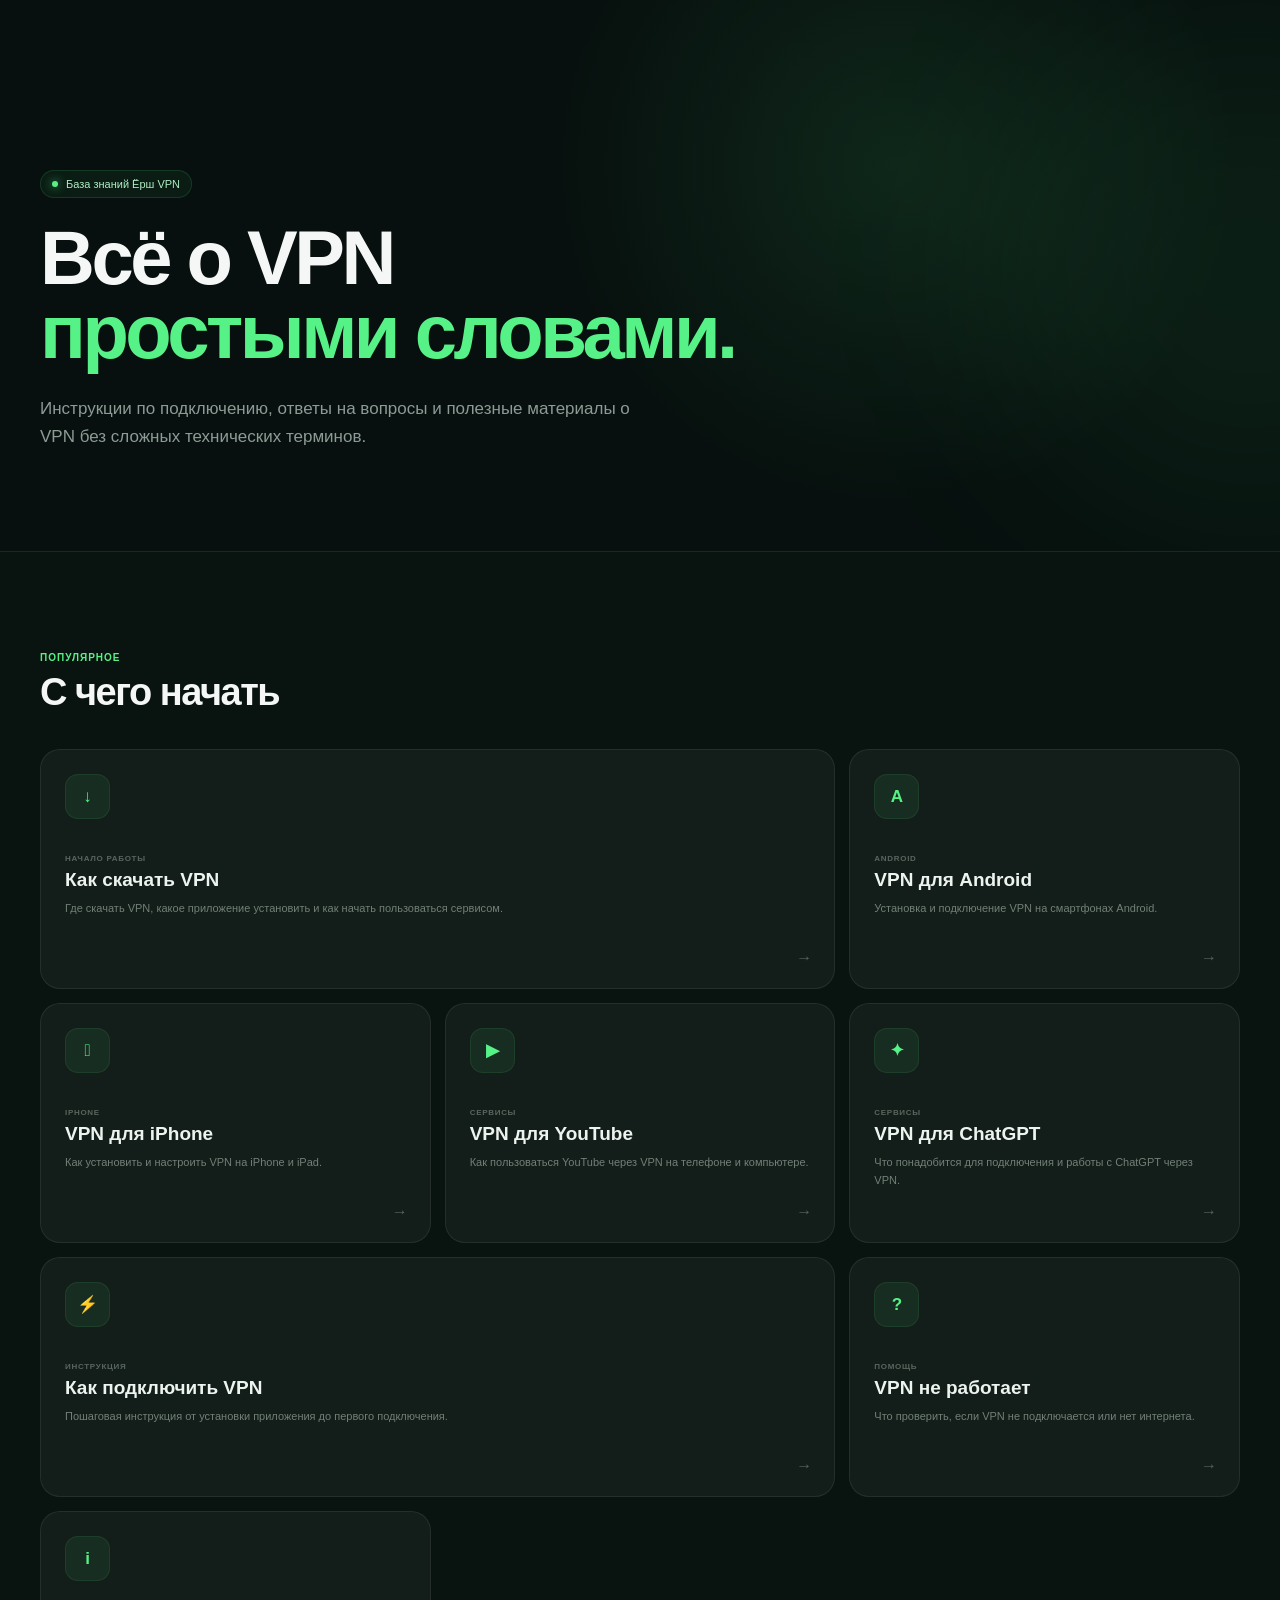
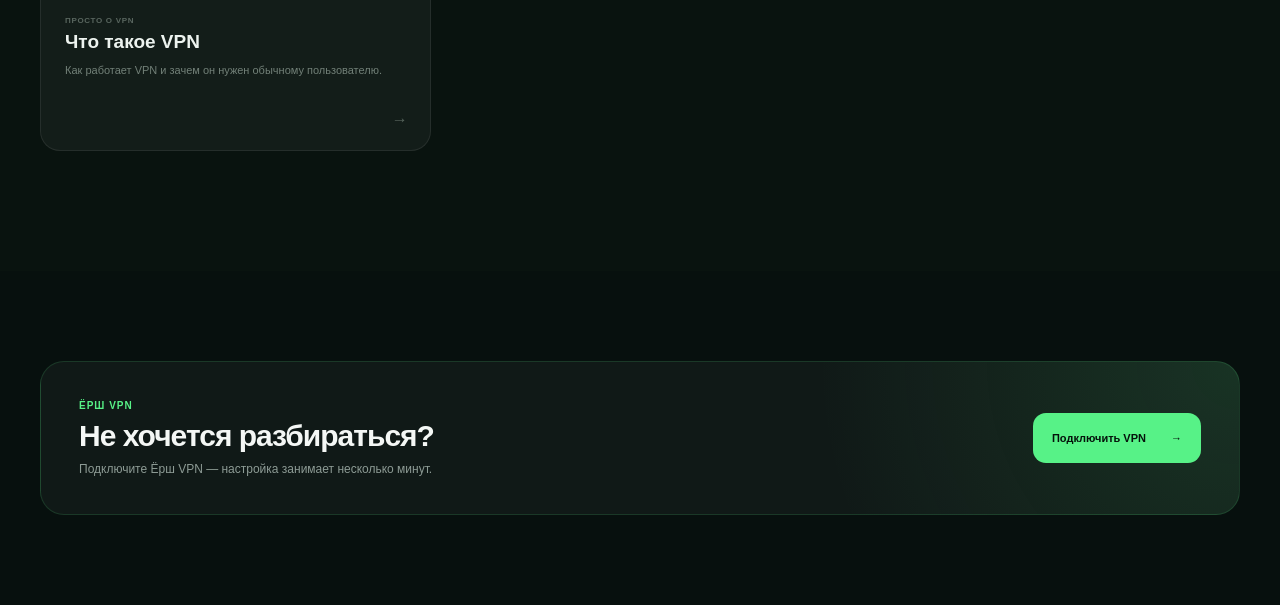
==== Guides/Index.html @ c786e58e "ref" ====
<!DOCTYPE html>
<html lang="ru">
<head>
    <meta charset="UTF-8">
    <meta name="viewport" content="width=device-width, initial-scale=1.0">

    <title>Полезное о VPN — инструкции и ответы | Ёрш VPN</title>

    <meta name="description"
          content="Инструкции по VPN: как скачать, установить и подключить VPN на Android, iPhone и компьютере. Ответы на популярные вопросы от Ёрш VPN.">

    <link rel="canonical" href="https://yorshvpn.ru/guides">

    <link rel="stylesheet" href="/css/landing.css">
    <link rel="stylesheet" href="/css/guides.css">
</head>
<body>

<main class="guides-page">

    <!-- HERO -->
    <section class="guides-hero">
        <div class="landing-container">
            <div class="guides-hero-content">

                <span class="guides-label">
                    <span></span>
                    База знаний Ёрш VPN
                </span>

                <h1>
                    Всё о VPN
                    <span>простыми словами.</span>
                </h1>

                <p>
                    Инструкции по подключению, ответы на вопросы
                    и полезные материалы о VPN без сложных
                    технических терминов.
                </p>

            </div>
        </div>
    </section>


    <!-- ARTICLES -->
    <section class="guides-section">
        <div class="landing-container">

            <div class="guides-section-header">
                <span class="guides-eyebrow">
                    Популярное
                </span>

                <h2>
                    С чего начать
                </h2>
            </div>

            <div class="guides-grid">

                <!-- DOWNLOAD -->
                <a href="/guides/skachat-vpn"
                   class="guide-card guide-card-large">

                    <div class="guide-icon">↓</div>

                    <div class="guide-card-content">
                        <span class="guide-category">
                            Начало работы
                        </span>

                        <h3>Как скачать VPN</h3>

                        <p>
                            Где скачать VPN, какое приложение
                            установить и как начать пользоваться
                            сервисом.
                        </p>
                    </div>

                    <span class="guide-arrow">→</span>
                </a>


                <!-- ANDROID -->
                <a href="/guides/vpn-dlya-android"
                   class="guide-card">

                    <div class="guide-icon">A</div>

                    <div class="guide-card-content">
                        <span class="guide-category">Android</span>

                        <h3>VPN для Android</h3>

                        <p>
                            Установка и подключение VPN
                            на смартфонах Android.
                        </p>
                    </div>

                    <span class="guide-arrow">→</span>
                </a>


                <!-- IPHONE -->
                <a href="/guides/vpn-dlya-iphone"
                   class="guide-card">

                    <div class="guide-icon"></div>

                    <div class="guide-card-content">
                        <span class="guide-category">iPhone</span>

                        <h3>VPN для iPhone</h3>

                        <p>
                            Как установить и настроить VPN
                            на iPhone и iPad.
                        </p>
                    </div>

                    <span class="guide-arrow">→</span>
                </a>


                <!-- YOUTUBE -->
                <a href="/guides/vpn-dlya-youtube"
                   class="guide-card">

                    <div class="guide-icon">▶</div>

                    <div class="guide-card-content">
                        <span class="guide-category">Сервисы</span>

                        <h3>VPN для YouTube</h3>

                        <p>
                            Как пользоваться YouTube
                            через VPN на телефоне и компьютере.
                        </p>
                    </div>

                    <span class="guide-arrow">→</span>
                </a>


                <!-- CHATGPT -->
                <a href="/guides/vpn-dlya-chatgpt"
                   class="guide-card">

                    <div class="guide-icon">✦</div>

                    <div class="guide-card-content">
                        <span class="guide-category">Сервисы</span>

                        <h3>VPN для ChatGPT</h3>

                        <p>
                            Что понадобится для подключения
                            и работы с ChatGPT через VPN.
                        </p>
                    </div>

                    <span class="guide-arrow">→</span>
                </a>


                <!-- CONNECT -->
                <a href="/guides/kak-podklyuchit-vpn"
                   class="guide-card guide-card-large">

                    <div class="guide-icon">⚡</div>

                    <div class="guide-card-content">
                        <span class="guide-category">Инструкция</span>

                        <h3>Как подключить VPN</h3>

                        <p>
                            Пошаговая инструкция от установки
                            приложения до первого подключения.
                        </p>
                    </div>

                    <span class="guide-arrow">→</span>
                </a>


                <!-- PROBLEMS -->
                <a href="/guides/vpn-ne-rabotaet"
                   class="guide-card">

                    <div class="guide-icon">?</div>

                    <div class="guide-card-content">
                        <span class="guide-category">Помощь</span>

                        <h3>VPN не работает</h3>

                        <p>
                            Что проверить, если VPN
                            не подключается или нет интернета.
                        </p>
                    </div>

                    <span class="guide-arrow">→</span>
                </a>


                <!-- WHAT IS VPN -->
                <a href="/guides/chto-takoe-vpn"
                   class="guide-card">

                    <div class="guide-icon">i</div>

                    <div class="guide-card-content">
                        <span class="guide-category">Просто о VPN</span>

                        <h3>Что такое VPN</h3>

                        <p>
                            Как работает VPN и зачем
                            он нужен обычному пользователю.
                        </p>
                    </div>

                    <span class="guide-arrow">→</span>
                </a>

            </div>
        </div>
    </section>


    <!-- CTA -->
    <section class="guides-cta">
        <div class="landing-container">

            <div class="guides-cta-card">

                <div>
                    <span class="guides-eyebrow">
                        Ёрш VPN
                    </span>

                    <h2>Не хочется разбираться?</h2>

                    <p>
                        Подключите Ёрш VPN —
                        настройка занимает несколько минут.
                    </p>
                </div>

                <a href="https://cabinet.yorshvpn.ru/"
                   class="guides-cta-button">

                    Подключить VPN

                    <span>→</span>
                </a>

            </div>
        </div>
    </section>

</main>

</body>
</html>
---- css/landing.css ----
﻿:root {
    --bg: #07100e;
    --bg-soft: #0b1613;
    --card: rgba(255, 255, 255, 0.055);
    --card-hover: rgba(255, 255, 255, 0.085);
    --green: #57f287;
    --green-dark: #31cf69;
    --green-soft: rgba(87, 242, 135, .12);
    --text: #f4f7f5;
    --muted: #8d9b95;
    --border: rgba(255, 255, 255, .09);
    --radius: 24px;
}


/* =========================================================
   BASE
   ========================================================= */

*,
*::before,
*::after {
    box-sizing: border-box;
}

html {
    scroll-behavior: smooth;
}

body {
    margin: 0;
    background: var(--bg);
    color: var(--text);
    font-family: Inter, -apple-system, BlinkMacSystemFont, "Segoe UI", sans-serif;
    -webkit-font-smoothing: antialiased;
    text-rendering: optimizeLegibility;
}

body,
button,
a {
    -webkit-font-smoothing: antialiased;
}

a {
    -webkit-tap-highlight-color: transparent;
}

img {
    max-width: 100%;
    height: auto;
}

.yorsh-page {
    width: 100%;
    overflow-x: hidden;
}

.landing-container {
    width: min(1200px, calc(100% - 40px));
    margin: 0 auto;
}


/* Защита от разъезжающихся grid элементов */

.hero-content,
.hero-visual,
.hero-card,
.advantage-card,
.step,
.pricing-card,
.faq-layout > *,
.footer-content > * {
    min-width: 0;
}


/* =========================================================
   HEADER
   ========================================================= */

.landing-header {
    position: absolute;
    z-index: 100;
    top: 0;
    left: 0;
    width: 100%;
}

.header-inner {
    height: 92px;
    display: flex;
    align-items: center;
    justify-content: space-between;
    gap: 25px;
}


/* BRAND */

.brand {
    display: flex;
    align-items: center;
    gap: 11px;
    flex-shrink: 0;
    color: white;
    text-decoration: none;
}

.brand-logo {
    width: 40px;
    height: 40px;
    display: flex;
    align-items: center;
    justify-content: center;
    flex-shrink: 0;
    border-radius: 12px;
    background: var(--green);
    color: #05120b;
    font-weight: 900;
    font-size: 21px;
}

.brand-name {
    font-size: 20px;
    font-weight: 800;
    letter-spacing: -.5px;
}

    .brand-name span {
        color: var(--green);
    }


/* NAVIGATION */

.landing-nav {
    display: flex;
    align-items: center;
    gap: 34px;
}

    .landing-nav a {
        color: #aeb9b4;
        text-decoration: none;
        font-size: 14px;
        transition: color .2s ease;
    }

        .landing-nav a:hover {
            color: white;
        }


/* HEADER ACTIONS */

.header-actions {
    display: flex;
    align-items: center;
    gap: 10px;
    flex-shrink: 0;
}


/* =========================================================
   BUTTONS
   ========================================================= */

.button {
    border: 0;
    display: inline-flex;
    align-items: center;
    justify-content: center;
    gap: 10px;
    padding: 12px 20px;
    border-radius: 12px;
    font-size: 14px;
    font-weight: 650;
    line-height: 1.2;
    text-align: center;
    text-decoration: none;
    cursor: pointer;
    transition: transform .2s ease, background .2s ease, border-color .2s ease, box-shadow .2s ease;
}

    .button:hover {
        transform: translateY(-2px);
    }

    .button:active {
        transform: translateY(0);
    }


/* PRIMARY */

.button-primary {
    background: var(--green);
    color: #06120b;
}

    .button-primary:hover {
        background: #73f59a;
        color: #06120b;
    }


/* GHOST */

.button-ghost {
    color: white;
    background: rgba(255, 255, 255, .04);
    border: 1px solid var(--border);
}

    .button-ghost:hover {
        background: rgba(255, 255, 255, .08);
        color: white;
    }


/* LARGE */

.button-large {
    padding: 17px 24px;
    border-radius: 14px;
    font-size: 15px;
}


/* =========================================================
   HERO
   ========================================================= */

.hero {
    position: relative;
    min-height: 820px;
    display: flex;
    align-items: center;
    padding: 130px 0 70px;
    overflow: hidden;
    background: radial-gradient( circle at 75% 40%, rgba(44, 213, 111, .10), transparent 35% ), var(--bg);
}

.hero-glow {
    position: absolute;
    border-radius: 50%;
    pointer-events: none;
    filter: blur(100px);
}

.hero-glow-one {
    width: 500px;
    height: 500px;
    top: 60px;
    right: -150px;
    background: rgba(87, 242, 135, .07);
}

.hero-glow-two {
    width: 350px;
    height: 350px;
    bottom: -150px;
    left: -100px;
    background: rgba(87, 242, 135, .04);
}

.hero-grid {
    display: grid;
    grid-template-columns: minmax(0, 1.05fr) minmax(400px, .95fr);
    gap: 80px;
    align-items: center;
}

.hero-content {
    position: relative;
    z-index: 2;
}


/* HERO LABEL */

.hero-label {
    width: fit-content;
    display: flex;
    align-items: center;
    gap: 9px;
    padding: 8px 13px;
    margin-bottom: 25px;
    border: 1px solid rgba(87, 242, 135, .20);
    border-radius: 100px;
    background: rgba(87, 242, 135, .06);
    color: #baf8ce;
    font-size: 13px;
}

.hero-label-dot {
    width: 7px;
    height: 7px;
    flex-shrink: 0;
    border-radius: 50%;
    background: var(--green);
    box-shadow: 0 0 15px rgba(87, 242, 135, 1);
}


/* HERO TITLE */

.hero h1 {
    max-width: 700px;
    margin: 0;
    font-size: clamp(52px, 5.5vw, 78px);
    line-height: .98;
    letter-spacing: -4px;
    font-weight: 800;
}

    .hero h1 span {
        display: block;
        color: var(--green);
    }

.hero-subtitle {
    max-width: 600px;
    margin: 30px 0 0;
    color: var(--muted);
    font-size: 19px;
    line-height: 1.65;
}


/* HERO BUTTONS */

.hero-buttons {
    display: flex;
    align-items: center;
    gap: 12px;
    margin-top: 36px;
}


/* HERO FEATURES */

.hero-platforms {
    display: flex;
    align-items: center;
    gap: 16px;
    margin-top: 35px;
    color: #65736d;
    font-size: 12px;
}

.platform-list {
    display: flex;
    align-items: center;
    gap: 15px;
    color: #9daca6;
}


/* =========================================================
   HERO VISUAL
   ========================================================= */

.hero-visual {
    position: relative;
    display: flex;
    justify-content: center;
}

.hero-card {
    position: relative;
    width: 410px;
    min-height: 520px;
    padding: 27px;
    border: 1px solid rgba(255, 255, 255, .10);
    border-radius: 32px;
    background: linear-gradient( 145deg, rgba(255, 255, 255, .09), rgba(255, 255, 255, .025) );
    box-shadow: 0 60px 120px rgba(0, 0, 0, .40);
    backdrop-filter: blur(25px);
    -webkit-backdrop-filter: blur(25px);
}


/* TOP */

.hero-card-top {
    display: flex;
    align-items: flex-start;
    justify-content: space-between;
    gap: 20px;
}

.card-label {
    display: block;
    margin-bottom: 6px;
    color: var(--muted);
    font-size: 12px;
}

.hero-card h3 {
    margin: 0;
    font-size: 17px;
}


/* CONNECTION STATUS */

.connection-status {
    display: flex;
    align-items: center;
    gap: 7px;
    flex-shrink: 0;
    color: #b8efc8;
    font-size: 11px;
}

    .connection-status span {
        width: 7px;
        height: 7px;
        flex-shrink: 0;
        border-radius: 50%;
        background: var(--green);
    }


/* FISH */

.fish-wrapper {
    position: relative;
    height: 260px;
    display: flex;
    align-items: center;
    justify-content: center;
}

.fish-circle {
    position: relative;
    z-index: 3;
    width: 135px;
    height: 135px;
    display: flex;
    align-items: center;
    justify-content: center;
    border-radius: 50%;
    background: linear-gradient( 145deg, #6bfa96, #29bd5d );
    font-size: 70px;
    box-shadow: 0 0 80px rgba(87, 242, 135, .28);
}

.fish-wave {
    position: absolute;
    border: 1px solid rgba(87, 242, 135, .16);
    border-radius: 50%;
}

.wave-one {
    width: 190px;
    height: 190px;
}

.wave-two {
    width: 240px;
    height: 240px;
}


/* SERVER */

.server-card {
    display: flex;
    align-items: center;
    justify-content: space-between;
    gap: 15px;
    padding: 15px;
    border-radius: 16px;
    background: rgba(255, 255, 255, .045);
    border: 1px solid rgba(255, 255, 255, .06);
}

.server-left {
    display: flex;
    align-items: center;
    gap: 12px;
    min-width: 0;
}

.flag {
    width: 41px;
    height: 41px;
    display: flex;
    align-items: center;
    justify-content: center;
    flex-shrink: 0;
    border-radius: 12px;
    background: rgba(255, 255, 255, .06);
}

.server-card small,
.connect-control small {
    display: block;
    margin-bottom: 4px;
    color: var(--muted);
    font-size: 10px;
}

.server-card strong,
.connect-control strong {
    display: block;
    font-size: 13px;
}

.server-ping {
    flex-shrink: 0;
    color: var(--green);
    font-size: 11px;
}


/* CONNECT */

.connect-control {
    display: flex;
    align-items: center;
    gap: 13px;
    margin-top: 13px;
    padding: 15px;
    border-radius: 16px;
    background: var(--green-soft);
    border: 1px solid rgba(87, 242, 135, .12);
}

.connect-icon {
    width: 41px;
    height: 41px;
    display: flex;
    align-items: center;
    justify-content: center;
    flex-shrink: 0;
    border-radius: 12px;
    background: var(--green);
    color: #04130a;
}


/* FLOATING CARDS */

.floating-card {
    position: absolute;
    z-index: 5;
    display: flex;
    align-items: center;
    gap: 11px;
    padding: 14px 17px;
    border-radius: 16px;
    background: rgba(15, 29, 24, .94);
    border: 1px solid var(--border);
    box-shadow: 0 20px 60px rgba(0, 0, 0, .35);
    backdrop-filter: blur(20px);
    -webkit-backdrop-filter: blur(20px);
}

    .floating-card strong {
        display: block;
        font-size: 12px;
    }

    .floating-card small {
        display: block;
        color: var(--muted);
        font-size: 9px;
    }

.floating-speed {
    top: 95px;
    right: -30px;
}

.floating-price {
    left: -20px;
    bottom: 80px;
}

    .floating-price strong {
        color: var(--green);
        font-size: 20px;
    }

    .floating-price span {
        color: var(--muted);
        font-size: 10px;
    }


/* =========================================================
   TRUST
   ========================================================= */

.trust-strip {
    border-top: 1px solid var(--border);
    border-bottom: 1px solid var(--border);
    background: #09130f;
}

.trust-content {
    min-height: 110px;
    display: flex;
    align-items: center;
    justify-content: space-between;
    gap: 30px;
}

    .trust-content > span {
        color: #69766f;
        font-size: 12px;
    }

.services {
    display: flex;
    align-items: center;
    gap: 38px;
    color: #aab4af;
    font-size: 14px;
    font-weight: 600;
}


/* =========================================================
   GENERAL SECTIONS
   ========================================================= */

.section {
    padding: 120px 0;
}

.section-dark {
    background: var(--bg-soft);
}

.section-head {
    max-width: 680px;
    margin-bottom: 55px;
}

.section-head-center {
    margin-left: auto;
    margin-right: auto;
    text-align: center;
}

.section-badge {
    width: fit-content;
    padding: 7px 12px;
    margin-bottom: 17px;
    border-radius: 100px;
    color: var(--green);
    background: var(--green-soft);
    font-size: 12px;
    font-weight: 600;
}

.section-head-center .section-badge {
    margin-left: auto;
    margin-right: auto;
}

.section-head h2 {
    margin: 0;
    font-size: clamp(38px, 4vw, 58px);
    line-height: 1.05;
    letter-spacing: -2.5px;
}

    .section-head h2 span {
        color: var(--green);
    }

.section-head p {
    max-width: 550px;
    margin-top: 20px;
    color: var(--muted);
    font-size: 16px;
    line-height: 1.65;
}


/* =========================================================
   ADVANTAGES
   ========================================================= */

.advantages-grid {
    display: grid;
    grid-template-columns: repeat(3, 1fr);
    gap: 15px;
}

.advantage-card {
    position: relative;
    min-height: 280px;
    padding: 30px;
    border: 1px solid var(--border);
    border-radius: var(--radius);
    background: var(--card);
    transition: transform .25s ease, background .25s ease, border-color .25s ease;
}

    .advantage-card:hover {
        transform: translateY(-4px);
        background: var(--card-hover);
        border-color: rgba(87, 242, 135, .20);
    }

.advantage-large {
    grid-column: span 2;
}

.advantage-icon {
    width: 48px;
    height: 48px;
    display: flex;
    align-items: center;
    justify-content: center;
    margin-bottom: 38px;
    border-radius: 14px;
    background: var(--green-soft);
    color: var(--green);
    font-size: 20px;
}

.advantage-card h3 {
    margin: 0 0 12px;
    font-size: 21px;
}

.advantage-card p {
    max-width: 470px;
    color: var(--muted);
    line-height: 1.65;
    font-size: 14px;
}

.text-link {
    display: inline-block;
    margin-top: 10px;
    color: var(--green);
    text-decoration: none;
    font-size: 13px;
}


/* SPEED DECORATION */

.speed-decoration {
    position: absolute;
    right: 35px;
    bottom: 35px;
    height: 80px;
    display: flex;
    align-items: flex-end;
    gap: 7px;
}

    .speed-decoration span {
        width: 10px;
        border-radius: 20px;
        background: var(--green);
        opacity: .45;
    }

        .speed-decoration span:nth-child(1) {
            height: 20px;
        }

        .speed-decoration span:nth-child(2) {
            height: 35px;
        }

        .speed-decoration span:nth-child(3) {
            height: 53px;
        }

        .speed-decoration span:nth-child(4) {
            height: 70px;
        }

        .speed-decoration span:nth-child(5) {
            height: 80px;
        }


/* =========================================================
   STEPS
   ========================================================= */

.steps {
    display: grid;
    grid-template-columns: 1fr 40px 1fr 40px 1fr;
    align-items: center;
    gap: 20px;
    margin-top: 70px;
}

.step {
    position: relative;
    min-height: 290px;
    padding: 29px;
    border-radius: var(--radius);
    border: 1px solid var(--border);
    background: rgba(255, 255, 255, .035);
}

.step-number {
    color: #56645d;
    font-size: 11px;
    font-weight: 700;
}

.step-icon {
    width: 55px;
    height: 55px;
    display: flex;
    align-items: center;
    justify-content: center;
    margin: 40px 0 27px;
    border-radius: 17px;
    background: var(--green);
    color: #06130b;
    font-size: 20px;
}

.step h3 {
    margin: 0 0 10px;
    font-size: 20px;
}

.step p {
    margin-bottom: 0;
    color: var(--muted);
    font-size: 13px;
    line-height: 1.6;
}

.step-arrow {
    text-align: center;
    color: #35423c;
    font-size: 25px;
}


/* =========================================================
   PRICING
   ========================================================= */

.pricing-wrapper {
    display: flex;
    justify-content: center;
}

.pricing-card {
    width: min(490px, 100%);
    padding: 35px;
    border: 1px solid rgba(87, 242, 135, .24);
    border-radius: 30px;
    background: radial-gradient( circle at 100% 0, rgba(87, 242, 135, .13), transparent 35% ), var(--card);
    box-shadow: 0 35px 100px rgba(0, 0, 0, .25);
}

.pricing-top {
    display: flex;
    justify-content: space-between;
    gap: 20px;
}

.pricing-name {
    font-size: 20px;
    font-weight: 700;
}

.pricing-top p {
    margin: 6px 0 0;
    color: var(--muted);
    font-size: 12px;
}

.popular-label {
    height: fit-content;
    flex-shrink: 0;
    padding: 7px 10px;
    border-radius: 100px;
    background: var(--green);
    color: #06130b;
    font-size: 10px;
    font-weight: 700;
}


/* PRICE */

.price {
    display: flex;
    align-items: center;
    gap: 8px;
    margin: 40px 0;
}

    .price > strong {
        font-size: 72px;
        line-height: .9;
        letter-spacing: -4px;
    }

    .price div {
        display: flex;
        flex-direction: column;
    }

    .price span {
        font-size: 20px;
    }

    .price small {
        color: var(--muted);
    }


/* PRICING FEATURES */

.pricing-features {
    display: grid;
    gap: 15px;
    padding: 25px 0;
    border-top: 1px solid var(--border);
    border-bottom: 1px solid var(--border);
    color: #bec8c2;
    font-size: 13px;
}

    .pricing-features span {
        margin-right: 9px;
        color: var(--green);
    }

.pricing-button {
    width: 100%;
    margin-top: 25px;
}


/* =========================================================
   FAQ
   ========================================================= */

.faq-layout {
    display: grid;
    grid-template-columns: .75fr 1.25fr;
    gap: 90px;
}

.faq-title {
    margin: 0;
}

.faq-list details {
    padding: 22px 0;
    border-bottom: 1px solid var(--border);
}

.faq-list summary {
    display: flex;
    align-items: center;
    justify-content: space-between;
    gap: 20px;
    list-style: none;
    cursor: pointer;
    font-size: 16px;
    font-weight: 600;
    line-height: 1.4;
}

    .faq-list summary::-webkit-details-marker {
        display: none;
    }

    .faq-list summary span {
        flex-shrink: 0;
        color: var(--green);
        font-size: 23px;
    }

.faq-list details p {
    max-width: 650px;
    margin: 16px 0 0;
    color: var(--muted);
    font-size: 13px;
    line-height: 1.7;
}


/* =========================================================
   FINAL CTA
   ========================================================= */

.final-cta {
    position: relative;
    padding: 130px 0;
    overflow: hidden;
    text-align: center;
    background: var(--green);
    color: #05130a;
}

.final-cta-content {
    position: relative;
    z-index: 2;
}

.final-fish {
    margin-bottom: 25px;
    font-size: 65px;
}

.final-cta h2 {
    max-width: 750px;
    margin: auto;
    font-size: clamp(45px, 5vw, 70px);
    line-height: 1;
    letter-spacing: -3px;
}

    .final-cta h2 span {
        display: block;
    }

.final-cta p {
    max-width: 520px;
    margin: 25px auto 30px;
    color: rgba(5, 19, 10, .65);
    line-height: 1.6;
}

.button-light {
    background: #06130b;
    color: white;
}

    .button-light:hover {
        color: white;
        background: #0c2416;
    }


/* =========================================================
   FOOTER
   ========================================================= */

.landing-footer {
    padding: 70px 0 30px;
    background: #050b08;
}

.footer-content {
    display: flex;
    align-items: flex-start;
    justify-content: space-between;
    gap: 50px;
}

    .footer-content p {
        margin-top: 17px;
        color: var(--muted);
        font-size: 12px;
    }

.footer-links {
    display: flex;
    gap: 30px;
}

    .footer-links a {
        color: var(--muted);
        text-decoration: none;
        font-size: 12px;
    }

        .footer-links a:hover {
            color: white;
        }

.copyright {
    margin-top: 60px;
    padding-top: 25px;
    border-top: 1px solid var(--border);
    color: #49534f;
    font-size: 11px;
}


/* =========================================================
   RESPONSIVE — SMALL DESKTOP
   <= 1100px
   ========================================================= */

@media (max-width: 1100px) {

    .landing-container {
        width: min(100% - 48px, 1200px);
    }


    /* HEADER */

    .landing-nav {
        gap: 22px;
    }

        .landing-nav a {
            font-size: 13px;
        }


    /* HERO */

    .hero-grid {
        grid-template-columns: minmax(0, 1fr) minmax(350px, .85fr);
        gap: 50px;
    }

    .hero h1 {
        font-size: clamp(50px, 6vw, 70px);
    }

    .hero-subtitle {
        font-size: 18px;
    }

    .hero-card {
        width: 370px;
    }

    .floating-speed {
        right: -10px;
    }

    .floating-price {
        left: -10px;
    }


    /* ADVANTAGES */

    .advantages-grid {
        grid-template-columns: repeat(2, 1fr);
    }

    .advantage-large {
        grid-column: span 1;
    }


    /* STEPS */

    .steps {
        grid-template-columns: 1fr 25px 1fr 25px 1fr;
        gap: 12px;
    }

    .step {
        padding: 24px;
    }


    /* FAQ */

    .faq-layout {
        grid-template-columns: .85fr 1.15fr;
        gap: 55px;
    }
}


/* =========================================================
   TABLET
   <= 950px
   ========================================================= */

@media (max-width: 950px) {

    /* HEADER */

    .header-inner {
        height: 82px;
    }

    .landing-nav {
        display: none;
    }


    /* HERO */

    .hero {
        min-height: auto;
        padding: 135px 0 80px;
    }

    .hero-grid {
        grid-template-columns: 1fr;
        gap: 60px;
    }

    .hero-content {
        text-align: center;
    }

    .hero-label {
        margin-left: auto;
        margin-right: auto;
    }

    .hero h1 {
        max-width: 760px;
        margin-left: auto;
        margin-right: auto;
        font-size: clamp(52px, 8vw, 72px);
    }

    .hero-subtitle {
        max-width: 630px;
        margin-left: auto;
        margin-right: auto;
    }

    .hero-buttons {
        justify-content: center;
    }

    .hero-platforms {
        justify-content: center;
    }

    .hero-visual {
        margin-top: 5px;
    }

    .hero-card {
        width: min(410px, 100%);
    }


    /* TRUST */

    .trust-content {
        min-height: auto;
        padding: 35px 0;
        flex-direction: column;
        justify-content: center;
        gap: 22px;
        text-align: center;
    }

    .services {
        flex-wrap: wrap;
        justify-content: center;
        gap: 18px 30px;
    }


    /* SECTIONS */

    .section {
        padding: 100px 0;
    }

    .section-head {
        margin-bottom: 45px;
    }


    /* ADVANTAGES */

    .advantages-grid {
        grid-template-columns: repeat(2, 1fr);
    }

    .advantage-large {
        grid-column: span 2;
    }


    /* STEPS */

    .steps {
        grid-template-columns: 1fr;
        gap: 15px;
        margin-top: 50px;
    }

    .step {
        min-height: auto;
    }

    .step-arrow {
        height: 25px;
        display: flex;
        align-items: center;
        justify-content: center;
        transform: rotate(90deg);
    }


    /* FAQ */

    .faq-layout {
        grid-template-columns: 1fr;
        gap: 35px;
    }

    .faq-title {
        max-width: 650px;
    }
}


/* =========================================================
   TABLET / LARGE PHONE
   <= 768px
   ========================================================= */

@media (max-width: 768px) {

    .landing-container {
        width: min(100% - 32px, 1200px);
    }


    /* HEADER */

    .header-inner {
        height: 76px;
    }

    .brand-logo {
        width: 37px;
        height: 37px;
        border-radius: 11px;
        font-size: 19px;
    }

    .brand-name {
        font-size: 18px;
    }

    .header-actions {
        gap: 7px;
    }

        .header-actions .button {
            padding: 10px 14px;
            font-size: 12px;
        }


    /* HERO */

    .hero {
        padding: 120px 0 70px;
    }

    .hero-grid {
        gap: 45px;
    }

    .hero h1 {
        font-size: clamp(45px, 10vw, 62px);
        line-height: .98;
        letter-spacing: -3px;
    }

    .hero-subtitle {
        margin-top: 24px;
        font-size: 17px;
    }

    .hero-buttons {
        margin-top: 30px;
    }

    .hero-platforms {
        margin-top: 27px;
        flex-direction: column;
        gap: 12px;
    }

    .platform-list {
        flex-wrap: wrap;
        justify-content: center;
        gap: 10px 15px;
    }


    /* HERO CARD */

    .hero-card {
        width: min(390px, 100%);
        min-height: 480px;
        padding: 24px;
        border-radius: 26px;
    }

    .fish-wrapper {
        height: 235px;
    }

    .fish-circle {
        width: 125px;
        height: 125px;
        font-size: 64px;
    }

    .wave-one {
        width: 175px;
        height: 175px;
    }

    .wave-two {
        width: 220px;
        height: 220px;
    }

    .floating-speed {
        right: 0;
    }

    .floating-price {
        left: 0;
    }


    /* SECTION */

    .section-head h2 {
        font-size: clamp(36px, 7vw, 48px);
        letter-spacing: -2px;
    }

    .section-head p {
        font-size: 15px;
    }


    /* ADVANTAGES */

    .advantage-card {
        min-height: 260px;
        padding: 26px;
    }

    .advantage-icon {
        margin-bottom: 30px;
    }


    /* CTA */

    .final-cta {
        padding: 100px 0;
    }

        .final-cta h2 {
            font-size: clamp(42px, 8vw, 58px);
        }


    /* FOOTER */

    .landing-footer {
        padding-top: 60px;
    }

    .footer-content {
        flex-direction: column;
        gap: 35px;
    }

    .footer-links {
        flex-wrap: wrap;
        gap: 18px 25px;
    }

    .copyright {
        margin-top: 45px;
    }
}


/* =========================================================
   MOBILE
   <= 650px
   ========================================================= */

@media (max-width: 650px) {

    .landing-container {
        width: min(100% - 28px, 1200px);
    }


    /* HEADER */

    .header-inner {
        height: 70px;
        gap: 12px;
    }

    .brand {
        gap: 8px;
    }

    .brand-logo {
        width: 35px;
        height: 35px;
        font-size: 18px;
    }

    .brand-name {
        font-size: 17px;
    }

    .header-actions .button-ghost {
        display: none;
    }

    .header-actions .button-primary {
        padding: 10px 13px;
        border-radius: 10px;
        font-size: 11px;
    }


    /* HERO */

    .hero {
        padding: 105px 0 60px;
        background: radial-gradient( circle at 50% 32%, rgba(44, 213, 111, .10), transparent 40% ), var(--bg);
    }

    .hero-grid {
        gap: 40px;
    }

    .hero-label {
        padding: 7px 11px;
        margin-bottom: 20px;
        font-size: 11px;
    }

    .hero-label-dot {
        width: 6px;
        height: 6px;
    }

    .hero h1 {
        max-width: 100%;
        font-size: clamp(39px, 12vw, 50px);
        line-height: .98;
        letter-spacing: -2.3px;
    }

    .hero-subtitle {
        margin-top: 20px;
        font-size: 15px;
        line-height: 1.6;
    }

    .hero-buttons {
        flex-direction: column;
        gap: 10px;
        margin-top: 27px;
    }

        .hero-buttons .button {
            width: 100%;
            min-height: 52px;
        }

    .button-large {
        padding: 14px 18px;
        border-radius: 13px;
        font-size: 14px;
    }


    /* HERO INFO */

    .hero-platforms {
        margin-top: 24px;
        font-size: 11px;
    }

    .platform-list {
        width: 100%;
        gap: 8px 14px;
        font-size: 11px;
    }


    /* HERO VISUAL */

    .hero-visual {
        width: 100%;
        margin-top: 0;
    }

    .hero-card {
        width: 100%;
        min-height: auto;
        padding: 21px;
        border-radius: 22px;
    }

    .hero-card-top {
        gap: 10px;
    }

    .card-label {
        font-size: 10px;
    }

    .hero-card h3 {
        font-size: 15px;
    }

    .connection-status {
        font-size: 9px;
    }

        .connection-status span {
            width: 6px;
            height: 6px;
        }

    .fish-wrapper {
        height: 205px;
    }

    .fish-circle {
        width: 110px;
        height: 110px;
        font-size: 56px;
    }

    .wave-one {
        width: 150px;
        height: 150px;
    }

    .wave-two {
        width: 190px;
        height: 190px;
    }

    .server-card,
    .connect-control {
        padding: 13px;
        border-radius: 14px;
    }

    .flag,
    .connect-icon {
        width: 37px;
        height: 37px;
        border-radius: 10px;
    }

    .server-card strong,
    .connect-control strong {
        font-size: 11px;
    }

    .server-card small,
    .connect-control small {
        font-size: 9px;
    }

    .floating-card {
        display: none;
    }


    /* TRUST */

    .trust-content {
        padding: 28px 0;
        gap: 20px;
    }

        .trust-content > span {
            font-size: 11px;
        }

    .services {
        gap: 14px 20px;
        font-size: 12px;
    }


    /* GENERAL SECTIONS */

    .section {
        padding: 75px 0;
    }

    .section-head {
        margin-bottom: 35px;
    }

    .section-badge {
        padding: 6px 10px;
        margin-bottom: 14px;
        font-size: 10px;
    }

    .section-head h2 {
        font-size: clamp(34px, 10vw, 42px);
        line-height: 1.05;
        letter-spacing: -1.8px;
    }

    .section-head p {
        margin-top: 16px;
        font-size: 14px;
        line-height: 1.6;
    }


    /* ADVANTAGES */

    .advantages-grid {
        grid-template-columns: 1fr;
        gap: 12px;
    }

    .advantage-large {
        grid-column: auto;
    }

    .advantage-card {
        min-height: auto;
        padding: 23px;
        border-radius: 20px;
    }

    .advantage-icon {
        width: 44px;
        height: 44px;
        margin-bottom: 25px;
        border-radius: 12px;
        font-size: 18px;
    }

    .advantage-card h3 {
        margin-bottom: 9px;
        font-size: 18px;
    }

    .advantage-card p {
        margin-bottom: 0;
        font-size: 13px;
        line-height: 1.6;
    }

    .text-link {
        margin-top: 12px;
        font-size: 12px;
    }

    .speed-decoration {
        display: none;
    }


    /* STEPS */

    .steps {
        margin-top: 40px;
        gap: 10px;
    }

    .step {
        min-height: auto;
        padding: 23px;
        border-radius: 20px;
    }

    .step-number {
        font-size: 10px;
    }

    .step-icon {
        width: 48px;
        height: 48px;
        margin: 27px 0 20px;
        border-radius: 14px;
        font-size: 18px;
    }

    .step h3 {
        font-size: 18px;
    }

    .step p {
        margin-bottom: 0;
        font-size: 12px;
        line-height: 1.6;
    }

    .step-arrow {
        height: 24px;
        font-size: 20px;
    }


    /* PRICING */

    .pricing-card {
        padding: 25px 21px;
        border-radius: 23px;
    }

    .pricing-top {
        gap: 12px;
    }

    .pricing-name {
        font-size: 18px;
    }

    .pricing-top p {
        font-size: 11px;
    }

    .popular-label {
        padding: 6px 8px;
        font-size: 8px;
    }

    .price {
        margin: 32px 0;
    }

        .price > strong {
            font-size: 60px;
            letter-spacing: -3px;
        }

        .price span {
            font-size: 18px;
        }

        .price small {
            font-size: 11px;
        }

    .pricing-features {
        gap: 13px;
        padding: 21px 0;
        font-size: 12px;
    }

    .pricing-button {
        margin-top: 20px;
    }


    /* FAQ */

    .faq-layout {
        gap: 18px;
    }

    .faq-list details {
        padding: 18px 0;
    }

    .faq-list summary {
        gap: 15px;
        font-size: 14px;
        line-height: 1.4;
    }

        .faq-list summary span {
            font-size: 20px;
        }

    .faq-list details p {
        padding-right: 20px;
        margin-top: 13px;
        font-size: 12px;
        line-height: 1.65;
    }


    /* FINAL CTA */

    .final-cta {
        padding: 75px 0;
    }

    .final-fish {
        margin-bottom: 18px;
        font-size: 52px;
    }

    .final-cta h2 {
        font-size: clamp(36px, 10vw, 46px);
        line-height: 1.02;
        letter-spacing: -2px;
    }

    .final-cta p {
        margin: 20px auto 25px;
        font-size: 14px;
        line-height: 1.55;
    }

    .final-cta .button {
        width: 100%;
    }


    /* FOOTER */

    .landing-footer {
        padding: 50px 0 25px;
    }

    .footer-content {
        gap: 30px;
    }

        .footer-content p {
            margin-top: 13px;
        }

    .footer-links {
        width: 100%;
        flex-direction: column;
        gap: 13px;
    }

    .copyright {
        margin-top: 35px;
        padding-top: 20px;
    }
}


/* =========================================================
   SMALL MOBILE
   <= 390px
   ========================================================= */

@media (max-width: 390px) {

    .landing-container {
        width: calc(100% - 20px);
    }


    /* HEADER */

    .brand-logo {
        width: 33px;
        height: 33px;
        font-size: 17px;
    }

    .brand-name {
        font-size: 16px;
    }

    .header-actions .button-primary {
        padding: 9px 11px;
        font-size: 10px;
    }


    /* HERO */

    .hero {
        padding-top: 95px;
    }

    .hero-label {
        font-size: 10px;
    }

    .hero h1 {
        font-size: clamp(36px, 12vw, 43px);
        letter-spacing: -2px;
    }

    .hero-subtitle {
        font-size: 14px;
    }

    .button-large {
        min-height: 50px;
        font-size: 13px;
    }


    /* HERO CARD */

    .hero-card {
        padding: 17px;
        border-radius: 19px;
    }

        .hero-card h3 {
            font-size: 14px;
        }

    .fish-wrapper {
        height: 185px;
    }

    .fish-circle {
        width: 96px;
        height: 96px;
        font-size: 49px;
    }

    .wave-one {
        width: 135px;
        height: 135px;
    }

    .wave-two {
        width: 170px;
        height: 170px;
    }

    .server-left {
        gap: 9px;
    }

    .flag,
    .connect-icon {
        width: 34px;
        height: 34px;
    }


    /* SERVICES */

    .services {
        gap: 12px 15px;
        font-size: 11px;
    }


    /* SECTIONS */

    .section {
        padding: 65px 0;
    }

    .section-head h2 {
        font-size: clamp(31px, 10vw, 37px);
        letter-spacing: -1.5px;
    }


    /* CARDS */

    .advantage-card,
    .step {
        padding: 20px;
    }


    /* PRICING */

    .pricing-card {
        padding: 23px 18px;
    }

    .pricing-top {
        flex-direction: column;
    }

    .popular-label {
        width: fit-content;
    }

    .price > strong {
        font-size: 54px;
    }


    /* FAQ */

    .faq-list summary {
        font-size: 13px;
    }


    /* CTA */

    .final-cta {
        padding: 65px 0;
    }

        .final-cta h2 {
            font-size: clamp(32px, 10vw, 39px);
        }
}


/* =========================================================
   VERY SMALL MOBILE
   <= 340px
   ========================================================= */

@media (max-width: 340px) {

    .landing-container {
        width: calc(100% - 16px);
    }

    .brand-name {
        font-size: 15px;
    }

    .header-actions .button-primary {
        padding: 8px 9px;
        font-size: 9px;
    }

    .hero h1 {
        font-size: 34px;
    }

    .hero-subtitle {
        font-size: 13px;
    }

    .hero-card {
        padding: 15px;
    }

    .connection-status {
        font-size: 8px;
    }

    .server-card strong,
    .connect-control strong {
        font-size: 10px;
    }

    .section-head h2 {
        font-size: 30px;
    }
}


/* =========================================================
   TOUCH DEVICES
   ========================================================= */

@media (hover: none) {

    .button:hover {
        transform: none;
    }

    .advantage-card:hover {
        transform: none;
        background: var(--card);
        border-color: var(--border);
    }

    .button:active {
        transform: scale(.98);
    }
}


/* =========================================================
   REDUCED MOTION
   ========================================================= */

@media (prefers-reduced-motion: reduce) {

    html {
        scroll-behavior: auto;
    }

    *,
    *::before,
    *::after {
        animation-duration: .01ms !important;
        animation-iteration-count: 1 !important;
        transition-duration: .01ms !important;
    }
}

/* =========================================================
   LANDING MOBILE MENU BUTTON
   ========================================================= */

.landing-mobile-menu-button {
    width: 42px;
    height: 42px;
    display: none;
    flex-direction: column;
    align-items: center;
    justify-content: center;
    gap: 5px;
    flex-shrink: 0;
    padding: 0;
    border: 1px solid rgba(255, 255, 255, .09);
    border-radius: 11px;
    background: rgba(255, 255, 255, .04);
    cursor: pointer;
    transition: background .2s ease, border-color .2s ease;
}


    .landing-mobile-menu-button:hover {
        background: rgba(255, 255, 255, .07);
        border-color: rgba(255, 255, 255, .14);
    }


    .landing-mobile-menu-button span {
        width: 17px;
        height: 2px;
        display: block;
        border-radius: 10px;
        background: #d7e0da;
        transition: transform .25s ease, opacity .2s ease;
    }


    /* =========================================================
   OPEN BUTTON
   ========================================================= */

    .landing-mobile-menu-button.active
    span:nth-child(1) {
        transform: translateY(7px) rotate(45deg);
    }


    .landing-mobile-menu-button.active
    span:nth-child(2) {
        opacity: 0;
    }


    .landing-mobile-menu-button.active
    span:nth-child(3) {
        transform: translateY(-7px) rotate(-45deg);
    }


/* =========================================================
   MOBILE MENU
   ========================================================= */

.landing-mobile-menu {
    position: absolute;
    z-index: 99;
    top: 100%;
    left: 0;
    width: 100%;
    opacity: 0;
    visibility: hidden;
    pointer-events: none;
    transform: translateY(-8px);
    border-top: 1px solid rgba(255, 255, 255, .06);
    border-bottom: 1px solid rgba(255, 255, 255, .08);
    background: rgba(7, 16, 14, .97);
    box-shadow: 0 30px 60px rgba(0, 0, 0, .35);
    backdrop-filter: blur(25px);
    -webkit-backdrop-filter: blur(25px);
    transition: opacity .2s ease, visibility .2s ease, transform .2s ease;
}


    .landing-mobile-menu.open {
        opacity: 1;
        visibility: visible;
        pointer-events: auto;
        transform: translateY(0);
    }


/* =========================================================
   MOBILE MENU INNER
   ========================================================= */

.landing-mobile-menu-inner {
    padding-top: 12px;
    padding-bottom: 18px;
}


/* =========================================================
   MOBILE NAV
   ========================================================= */

.landing-mobile-nav {
    display: flex;
    flex-direction: column;
    gap: 3px;
}


    .landing-mobile-nav a {
        min-height: 51px;
        display: flex;
        align-items: center;
        justify-content: space-between;
        gap: 20px;
        padding: 0 14px;
        border: 1px solid transparent;
        border-radius: 12px;
        color: #a8b4ad;
        font-size: 13px;
        font-weight: 550;
        text-decoration: none;
        transition: color .2s ease, background .2s ease, border-color .2s ease;
    }


        .landing-mobile-nav a:hover {
            color: #f4f7f5;
            background: rgba(255, 255, 255, .035);
            border-color: rgba(255, 255, 255, .05);
        }


        .landing-mobile-nav a span:last-child {
            flex-shrink: 0;
            color: #4e5c54;
            font-size: 14px;
        }


/* =========================================================
   MOBILE ACCOUNT
   ========================================================= */

.landing-mobile-account {
    margin-top: 11px;
    padding-top: 14px;
    border-top: 1px solid rgba(255, 255, 255, .07);
}


.landing-mobile-account-button {
    width: 100%;
    min-height: 51px;
    display: flex;
    align-items: center;
    justify-content: space-between;
    gap: 20px;
    padding: 0 16px;
    border-radius: 12px;
    background: #57f287;
    color: #05120b;
    font-size: 13px;
    font-weight: 750;
    text-decoration: none;
    transition: background .2s ease;
}


    .landing-mobile-account-button:hover {
        color: #05120b;
        background: #73f59a;
    }


/* =========================================================
   <= 950px
   ========================================================= */

@media (max-width: 950px) {

    .landing-nav {
        display: none;
    }


    /*
     * Desktop-кнопку убираем.
     * Она теперь находится внутри mobile menu.
     */

    .header-actions {
        display: none;
    }


    .landing-mobile-menu-button {
        display: flex;
    }
}


/* =========================================================
   MOBILE
   ========================================================= */

@media (max-width: 650px) {

    .landing-mobile-menu-button {
        width: 39px;
        height: 39px;
        border-radius: 10px;
    }


        .landing-mobile-menu-button span {
            width: 16px;
        }


    .landing-mobile-menu-inner {
        padding-top: 9px;
        padding-bottom: 14px;
    }


    .landing-mobile-nav a {
        min-height: 48px;
        padding: 0 12px;
        font-size: 12px;
    }


    .landing-mobile-account-button {
        min-height: 49px;
        font-size: 12px;
    }
}


/* =========================================================
   SMALL MOBILE
   ========================================================= */

@media (max-width: 390px) {

    .landing-mobile-menu-button {
        width: 37px;
        height: 37px;
    }


    .landing-mobile-nav a {
        min-height: 46px;
    }
}


/* =========================================================
   TOUCH
   ========================================================= */

@media (hover: none) {

    .landing-mobile-nav a:hover {
        color: #a8b4ad;
        background: transparent;
        border-color: transparent;
    }


    .landing-mobile-account-button:hover {
        background: #57f287;
    }
}
---- css/guides.css ----
﻿:root {
    --guide-bg: #07100e;
    --guide-card: rgba(255, 255, 255, .045);
    --guide-green: #57f287;
    --guide-green-hover: #73f59a;
    --guide-text: #f4f7f5;
    --guide-muted: #8d9b95;
    --guide-border: rgba(255, 255, 255, .08);
}


/* =========================================================
   PAGE
   ========================================================= */

.guides-page {
    min-height: 100vh;
    background: var(--guide-bg);
    color: var(--guide-text);
}


/* =========================================================
   HERO
   ========================================================= */

.guides-hero {
    position: relative;
    overflow: hidden;
    padding: 170px 0 100px;
    background: radial-gradient( circle at 70% 30%, rgba(87, 242, 135, .10), transparent 35% );
}


    .guides-hero::after {
        content: "";
        position: absolute;
        width: 500px;
        height: 500px;
        right: -220px;
        top: 20px;
        border-radius: 50%;
        background: rgba(87, 242, 135, .06);
        filter: blur(100px);
        pointer-events: none;
    }


.guides-hero-content {
    position: relative;
    z-index: 2;
    max-width: 800px;
}


.guides-label {
    width: fit-content;
    display: flex;
    align-items: center;
    gap: 8px;
    margin-bottom: 23px;
    padding: 7px 11px;
    border: 1px solid rgba(87, 242, 135, .14);
    border-radius: 100px;
    background: rgba(87, 242, 135, .05);
    color: #aeeec2;
    font-size: 11px;
}


    .guides-label span {
        width: 6px;
        height: 6px;
        border-radius: 50%;
        background: var(--guide-green);
        box-shadow: 0 0 10px rgba(87, 242, 135, .8);
    }


.guides-hero h1 {
    max-width: 760px;
    margin: 0;
    font-size: clamp(48px, 6vw, 76px);
    font-weight: 800;
    line-height: .98;
    letter-spacing: -3.5px;
}


    .guides-hero h1 span {
        display: block;
        color: var(--guide-green);
    }


.guides-hero p {
    max-width: 620px;
    margin: 25px 0 0;
    color: var(--guide-muted);
    font-size: 17px;
    line-height: 1.65;
}


/* =========================================================
   SECTION
   ========================================================= */

.guides-section {
    padding: 100px 0 120px;
    border-top: 1px solid var(--guide-border);
    background: #09130f;
}


.guides-section-header {
    margin-bottom: 35px;
}


.guides-eyebrow {
    display: block;
    margin-bottom: 8px;
    color: var(--guide-green);
    font-size: 10px;
    font-weight: 700;
    letter-spacing: 1px;
    text-transform: uppercase;
}


.guides-section-header h2 {
    margin: 0;
    font-size: 38px;
    font-weight: 750;
    letter-spacing: -1.5px;
}


/* =========================================================
   GRID
   ========================================================= */

.guides-grid {
    display: grid;
    grid-template-columns: repeat(3, minmax(0, 1fr));
    gap: 14px;
}


/* =========================================================
   CARD
   ========================================================= */

.guide-card {
    position: relative;
    min-height: 240px;
    display: flex;
    flex-direction: column;
    padding: 24px;
    overflow: hidden;
    border: 1px solid var(--guide-border);
    border-radius: 20px;
    background: var(--guide-card);
    color: var(--guide-text);
    text-decoration: none;
    transition: transform .25s ease, border-color .25s ease, background .25s ease;
}


    .guide-card:hover {
        transform: translateY(-4px);
        border-color: rgba(87, 242, 135, .18);
        background: rgba(255, 255, 255, .065);
        color: var(--guide-text);
    }


.guide-card-large {
    grid-column: span 2;
}


.guide-icon {
    width: 45px;
    height: 45px;
    display: flex;
    align-items: center;
    justify-content: center;
    margin-bottom: 35px;
    border: 1px solid rgba(87, 242, 135, .09);
    border-radius: 13px;
    background: rgba(87, 242, 135, .08);
    color: var(--guide-green);
    font-size: 17px;
    font-weight: 700;
}


.guide-card-content {
    flex: 1;
}


.guide-category {
    display: block;
    margin-bottom: 6px;
    color: #59665f;
    font-size: 8px;
    font-weight: 700;
    letter-spacing: .7px;
    text-transform: uppercase;
}


.guide-card h3 {
    margin: 0 0 9px;
    color: #edf3ef;
    font-size: 19px;
    font-weight: 650;
}


.guide-card p {
    max-width: 470px;
    margin: 0;
    color: #728078;
    font-size: 11px;
    line-height: 1.6;
}


.guide-arrow {
    position: absolute;
    right: 22px;
    bottom: 21px;
    color: #56635b;
    font-size: 16px;
    transition: color .2s ease, transform .2s ease;
}


.guide-card:hover
.guide-arrow {
    color: var(--guide-green);
    transform: translateX(3px);
}


/* =========================================================
   CTA
   ========================================================= */

.guides-cta {
    padding: 90px 0;
    background: var(--guide-bg);
}


.guides-cta-card {
    position: relative;
    overflow: hidden;
    display: flex;
    align-items: center;
    justify-content: space-between;
    gap: 40px;
    padding: 38px;
    border: 1px solid rgba(87, 242, 135, .14);
    border-radius: 24px;
    background: radial-gradient( circle at 100% 0, rgba(87, 242, 135, .12), transparent 35% ), rgba(255, 255, 255, .04);
}


    .guides-cta-card h2 {
        margin: 0;
        color: #f4f7f5;
        font-size: 30px;
        font-weight: 750;
        letter-spacing: -1px;
    }


    .guides-cta-card p {
        margin: 9px 0 0;
        color: var(--guide-muted);
        font-size: 12px;
    }


.guides-cta-button {
    min-height: 50px;
    display: flex;
    align-items: center;
    justify-content: center;
    gap: 25px;
    flex-shrink: 0;
    padding: 0 19px;
    border-radius: 13px;
    background: var(--guide-green);
    color: #05120b;
    font-size: 11px;
    font-weight: 700;
    text-decoration: none;
    transition: background .2s ease, transform .2s ease;
}


    .guides-cta-button:hover {
        transform: translateY(-1px);
        background: var(--guide-green-hover);
        color: #05120b;
    }


/* =========================================================
   TABLET
   ========================================================= */

@media (max-width: 900px) {

    .guides-grid {
        grid-template-columns: repeat(2, minmax(0, 1fr));
    }


    .guide-card-large {
        grid-column: span 2;
    }
}


/* =========================================================
   MOBILE
   ========================================================= */

@media (max-width: 650px) {

    .guides-hero {
        padding: 125px 0 70px;
    }


        .guides-hero h1 {
            font-size: clamp(39px, 12vw, 50px);
            letter-spacing: -2.3px;
        }


        .guides-hero p {
            font-size: 14px;
        }


    .guides-section {
        padding: 70px 0 80px;
    }


    .guides-section-header h2 {
        font-size: 31px;
    }


    .guides-grid {
        grid-template-columns: 1fr;
        gap: 11px;
    }


    .guide-card,
    .guide-card-large {
        grid-column: auto;
    }


    .guide-card {
        min-height: auto;
        padding: 21px;
        border-radius: 17px;
    }


    .guide-icon {
        margin-bottom: 25px;
    }


    .guide-card h3 {
        font-size: 17px;
    }


    .guide-arrow {
        right: 19px;
        bottom: 18px;
    }


    .guides-cta {
        padding: 65px 0;
    }


    .guides-cta-card {
        flex-direction: column;
        align-items: flex-start;
        padding: 24px;
        border-radius: 19px;
    }


        .guides-cta-card h2 {
            font-size: 25px;
        }


    .guides-cta-button {
        width: 100%;
    }
}


/* =========================================================
   TOUCH
   ========================================================= */

@media (hover: none) {

    .guide-card:hover {
        transform: none;
        background: var(--guide-card);
        border-color: var(--guide-border);
    }


    .guides-cta-button:hover {
        transform: none;
        background: var(--guide-green);
    }
}


/* =========================================================
   GUIDE ARTICLE
   ========================================================= */

.guide-article-page {
    min-height: 100vh;
    background: #07100e;
    color: #f4f7f5;
}


/* =========================================================
   ARTICLE HERO
   ========================================================= */

.guide-article-hero {
    position: relative;
    overflow: hidden;
    padding: 135px 0 80px;
    border-bottom: 1px solid rgba(255, 255, 255, .07);
    background: radial-gradient( circle at 72% 35%, rgba(87, 242, 135, .095), transparent 36% ), #07100e;
}


.guide-breadcrumbs {
    display: flex;
    align-items: center;
    flex-wrap: wrap;
    gap: 8px;
    margin-bottom: 45px;
    color: #536159;
    font-size: 10px;
}


    .guide-breadcrumbs a {
        color: #69766e;
        text-decoration: none;
    }


        .guide-breadcrumbs a:hover {
            color: #57f287;
        }


.guide-article-hero-content {
    max-width: 850px;
}


.guide-article-label {
    width: fit-content;
    display: flex;
    align-items: center;
    gap: 8px;
    margin-bottom: 20px;
    padding: 7px 11px;
    border: 1px solid rgba(87, 242, 135, .13);
    border-radius: 100px;
    background: rgba(87, 242, 135, .05);
    color: #a9eabe;
    font-size: 10px;
}


    .guide-article-label span {
        width: 6px;
        height: 6px;
        border-radius: 50%;
        background: #57f287;
        box-shadow: 0 0 10px rgba(87, 242, 135, .8);
    }


.guide-article-hero h1 {
    max-width: 830px;
    margin: 0;
    font-size: clamp(47px, 6vw, 72px);
    line-height: .98;
    letter-spacing: -3.5px;
    font-weight: 800;
}


    .guide-article-hero h1 span {
        display: block;
        color: #57f287;
    }


.guide-article-lead {
    max-width: 700px;
    margin: 27px 0 0;
    color: #8d9b95;
    font-size: 17px;
    line-height: 1.7;
    white-space: normal;
}


.guide-article-meta {
    display: flex;
    align-items: center;
    flex-wrap: wrap;
    gap: 10px;
    margin-top: 30px;
}


    .guide-article-meta span {
        padding: 6px 9px;
        border: 1px solid rgba(255, 255, 255, .06);
        border-radius: 100px;
        background: rgba(255, 255, 255, .025);
        color: #68756d;
        font-size: 9px;
    }


/* =========================================================
   ARTICLE LAYOUT
   ========================================================= */

.guide-article-section {
    padding: 80px 0 120px;
    background: #09130f;
}


.guide-article-layout {
    display: grid;
    grid-template-columns: minmax(0, 760px) minmax(230px, 280px);
    justify-content: space-between;
    gap: 70px;
    align-items: start;
}


.guide-article-content {
    min-width: 0;
}


/* =========================================================
   CONTENT TYPOGRAPHY
   ========================================================= */

.guide-content-section {
    margin-bottom: 75px;
}


    .guide-content-section h2 {
        margin: 0 0 22px;
        color: #f0f5f2;
        font-size: clamp(28px, 4vw, 38px);
        line-height: 1.12;
        letter-spacing: -1.3px;
        font-weight: 720;
    }


    .guide-content-section > p {
        margin: 0 0 17px;
        color: #9aa69f;
        font-size: 15px;
        line-height: 1.8;
    }


    .guide-content-section strong {
        color: #d5ddd8;
    }


.guide-section-eyebrow {
    display: block;
    margin-bottom: 8px;
    color: #57f287;
    font-size: 9px;
    font-weight: 700;
    letter-spacing: .9px;
    text-transform: uppercase;
}


/* =========================================================
   QUICK ANSWER
   ========================================================= */

.guide-answer-card {
    padding: 28px;
    border: 1px solid rgba(87, 242, 135, .12);
    border-radius: 19px;
    background: radial-gradient( circle at 100% 0, rgba(87, 242, 135, .07), transparent 35% ), rgba(87, 242, 135, .025);
}


.guide-answer-label {
    display: block;
    margin-bottom: 8px;
    color: #57f287;
    font-size: 9px;
    font-weight: 700;
    text-transform: uppercase;
    letter-spacing: .8px;
}


.guide-answer-card h2 {
    margin-bottom: 15px;
}


.guide-answer-card p {
    margin: 0 0 10px;
    color: #9ca9a1;
    font-size: 14px;
    line-height: 1.75;
}


    .guide-answer-card p:last-child {
        margin-bottom: 0;
    }


/* =========================================================
   VPN FLOW
   ========================================================= */

.vpn-flow {
    display: grid;
    grid-template-columns: 1fr 30px 1fr 30px 1fr;
    align-items: center;
    gap: 8px;
    margin: 35px 0;
    padding: 25px;
    border: 1px solid rgba(255, 255, 255, .07);
    border-radius: 18px;
    background: rgba(255, 255, 255, .025);
}


.vpn-flow-item {
    display: flex;
    flex-direction: column;
    align-items: center;
    padding: 20px 10px;
    text-align: center;
}


.vpn-flow-item-active {
    border-radius: 14px;
    background: rgba(87, 242, 135, .06);
    border: 1px solid rgba(87, 242, 135, .09);
}


.vpn-flow-icon {
    width: 45px;
    height: 45px;
    display: flex;
    align-items: center;
    justify-content: center;
    margin-bottom: 12px;
    border-radius: 13px;
    background: rgba(87, 242, 135, .07);
    font-size: 18px;
}


.vpn-flow-item strong {
    color: #cbd5cf;
    font-size: 11px;
}


.vpn-flow-item span {
    margin-top: 4px;
    color: #657269;
    font-size: 8px;
}


.vpn-flow-arrow {
    color: #455249;
    text-align: center;
}


/* =========================================================
   FEATURES
   ========================================================= */

.guide-feature-grid {
    display: grid;
    grid-template-columns: repeat(2, minmax(0, 1fr));
    gap: 12px;
    margin-top: 30px;
}


.guide-feature-card {
    padding: 22px;
    border: 1px solid rgba(255, 255, 255, .07);
    border-radius: 16px;
    background: rgba(255, 255, 255, .025);
}


.guide-feature-icon {
    width: 39px;
    height: 39px;
    display: flex;
    align-items: center;
    justify-content: center;
    margin-bottom: 21px;
    border-radius: 11px;
    background: rgba(87, 242, 135, .07);
    color: #57f287;
    font-size: 13px;
    font-weight: 700;
}


.guide-feature-card h3 {
    margin: 0 0 8px;
    color: #d2dbd5;
    font-size: 14px;
}


.guide-feature-card p {
    margin: 0;
    color: #6f7c74;
    font-size: 10px;
    line-height: 1.6;
}


/* =========================================================
   REASONS
   ========================================================= */

.guide-reasons {
    margin-top: 30px;
    border-top: 1px solid rgba(255, 255, 255, .06);
}


.guide-reason {
    display: grid;
    grid-template-columns: 45px minmax(0, 1fr);
    gap: 20px;
    padding: 24px 0;
    border-bottom: 1px solid rgba(255, 255, 255, .06);
}


    .guide-reason > span {
        color: #57f287;
        font-size: 10px;
        font-weight: 700;
    }


    .guide-reason h3 {
        margin: 0 0 7px;
        color: #d7e0da;
        font-size: 15px;
    }


    .guide-reason p {
        max-width: 630px;
        margin: 0;
        color: #748178;
        font-size: 11px;
        line-height: 1.7;
    }


/* =========================================================
   WARNING
   ========================================================= */

.guide-warning-card {
    margin-top: 30px;
    border: 1px solid rgba(255, 255, 255, .07);
    border-radius: 18px;
    overflow: hidden;
}


.guide-warning-item {
    display: flex;
    gap: 14px;
    padding: 20px;
    border-bottom: 1px solid rgba(255, 255, 255, .055);
    background: rgba(255, 255, 255, .018);
}


    .guide-warning-item:last-child {
        border-bottom: 0;
    }


    .guide-warning-item > span {
        width: 26px;
        height: 26px;
        display: flex;
        align-items: center;
        justify-content: center;
        flex-shrink: 0;
        border-radius: 8px;
        background: rgba(255, 120, 120, .06);
        color: #d58282;
        font-size: 11px;
    }


    .guide-warning-item strong {
        display: block;
        color: #c4cdc7;
        font-size: 11px;
    }


    .guide-warning-item p {
        margin: 5px 0 0;
        color: #6d7971;
        font-size: 10px;
        line-height: 1.6;
    }


/* =========================================================
   STEPS
   ========================================================= */

.guide-simple-steps {
    display: flex;
    flex-direction: column;
    gap: 9px;
    margin-top: 30px;
}


.guide-simple-step {
    display: flex;
    align-items: flex-start;
    gap: 16px;
    padding: 17px;
    border: 1px solid rgba(255, 255, 255, .06);
    border-radius: 14px;
    background: rgba(255, 255, 255, .018);
}


    .guide-simple-step > span {
        width: 31px;
        height: 31px;
        display: flex;
        align-items: center;
        justify-content: center;
        flex-shrink: 0;
        border-radius: 9px;
        background: rgba(87, 242, 135, .08);
        color: #57f287;
        font-size: 10px;
        font-weight: 700;
    }


    .guide-simple-step strong {
        display: block;
        color: #c9d2cc;
        font-size: 11px;
    }


    .guide-simple-step p {
        margin: 4px 0 0;
        color: #68756d;
        font-size: 9px;
        line-height: 1.55;
    }


/* =========================================================
   PRODUCT CTA
   ========================================================= */

.guide-product-card {
    display: flex;
    gap: 22px;
    margin: 80px 0;
    padding: 30px;
    border: 1px solid rgba(87, 242, 135, .14);
    border-radius: 21px;
    background: radial-gradient( circle at 100% 0, rgba(87, 242, 135, .09), transparent 40% ), rgba(255, 255, 255, .025);
}


.guide-product-logo {
    width: 53px;
    height: 53px;
    display: flex;
    align-items: center;
    justify-content: center;
    flex-shrink: 0;
    border-radius: 16px;
    background: #57f287;
    color: #05120b;
    font-size: 25px;
    font-weight: 900;
}


.guide-product-content h2 {
    margin: 0;
    color: #edf3ef;
    font-size: 25px;
    letter-spacing: -.7px;
}


.guide-product-content > p {
    max-width: 570px;
    margin: 12px 0 0;
    color: #76837b;
    font-size: 11px;
    line-height: 1.7;
}


.guide-product-features {
    display: flex;
    flex-wrap: wrap;
    gap: 8px 17px;
    margin-top: 18px;
    color: #849188;
    font-size: 9px;
}


    .guide-product-features span::first-letter {
        color: #57f287;
    }


.guide-product-button {
    min-height: 45px;
    display: inline-flex;
    align-items: center;
    justify-content: center;
    gap: 20px;
    margin-top: 22px;
    padding: 0 16px;
    border-radius: 11px;
    background: #57f287;
    color: #05120b;
    font-size: 10px;
    font-weight: 700;
    text-decoration: none;
}


    .guide-product-button:hover {
        background: #73f59a;
        color: #05120b;
    }


/* =========================================================
   FAQ
   ========================================================= */

.guide-faq {
    border-top: 1px solid rgba(255, 255, 255, .065);
}


    .guide-faq details {
        padding: 20px 0;
        border-bottom: 1px solid rgba(255, 255, 255, .065);
    }


    .guide-faq summary {
        display: flex;
        align-items: center;
        justify-content: space-between;
        gap: 20px;
        list-style: none;
        color: #ced7d1;
        font-size: 13px;
        font-weight: 600;
        cursor: pointer;
    }


        .guide-faq summary::-webkit-details-marker {
            display: none;
        }


        .guide-faq summary span {
            color: #57f287;
            font-size: 18px;
        }


    .guide-faq details p {
        max-width: 650px;
        margin: 13px 0 0;
        color: #718077;
        font-size: 10px;
        line-height: 1.7;
    }


/* =========================================================
   RELATED
   ========================================================= */

.guide-related {
    margin-top: 75px;
}


    .guide-related h2 {
        margin: 0 0 22px;
        color: #edf3ef;
        font-size: 27px;
    }


.guide-related-grid {
    display: grid;
    grid-template-columns: repeat(3, minmax(0, 1fr));
    gap: 9px;
}


    .guide-related-grid a {
        position: relative;
        min-height: 115px;
        display: flex;
        flex-direction: column;
        padding: 16px;
        border: 1px solid rgba(255, 255, 255, .06);
        border-radius: 14px;
        background: rgba(255, 255, 255, .02);
        text-decoration: none;
    }


        .guide-related-grid a > span {
            color: #59665e;
            font-size: 7px;
            text-transform: uppercase;
        }


    .guide-related-grid strong {
        margin-top: 7px;
        color: #bfc9c2;
        font-size: 11px;
    }


    .guide-related-grid i {
        position: absolute;
        right: 15px;
        bottom: 13px;
        color: #57f287;
        font-style: normal;
    }


/* =========================================================
   SIDEBAR
   ========================================================= */

.guide-article-sidebar {
    position: sticky;
    top: 115px;
}


.guide-toc {
    display: flex;
    flex-direction: column;
    gap: 3px;
    padding: 18px;
    border: 1px solid rgba(255, 255, 255, .065);
    border-radius: 15px;
    background: rgba(255, 255, 255, .02);
}


.guide-toc-title {
    margin-bottom: 10px;
    color: #546159;
    font-size: 8px;
    font-weight: 700;
    letter-spacing: .6px;
    text-transform: uppercase;
}


.guide-toc a {
    padding: 8px 9px;
    border-radius: 8px;
    color: #75827a;
    font-size: 9px;
    text-decoration: none;
}


    .guide-toc a:hover {
        background: rgba(87, 242, 135, .05);
        color: #57f287;
    }


/* SIDEBAR CTA */

.guide-sidebar-cta {
    margin-top: 12px;
    padding: 19px;
    border: 1px solid rgba(87, 242, 135, .10);
    border-radius: 15px;
    background: rgba(87, 242, 135, .025);
}


.guide-sidebar-logo {
    width: 36px;
    height: 36px;
    display: flex;
    align-items: center;
    justify-content: center;
    margin-bottom: 14px;
    border-radius: 10px;
    background: #57f287;
    color: #05120b;
    font-size: 17px;
    font-weight: 900;
}


.guide-sidebar-cta > strong {
    display: block;
    color: #d3dcd6;
    font-size: 13px;
}


.guide-sidebar-cta > p {
    margin: 5px 0 14px;
    color: #66736b;
    font-size: 9px;
}


.guide-sidebar-price {
    color: #57f287;
    font-size: 22px;
    font-weight: 750;
}


    .guide-sidebar-price span {
        color: #5e6b63;
        font-size: 8px;
        font-weight: 400;
    }


.guide-sidebar-cta > a {
    min-height: 38px;
    display: flex;
    align-items: center;
    justify-content: space-between;
    margin-top: 14px;
    padding: 0 12px;
    border-radius: 9px;
    background: #57f287;
    color: #05120b;
    font-size: 9px;
    font-weight: 700;
    text-decoration: none;
}


/* =========================================================
   TABLET
   ========================================================= */

@media (max-width: 950px) {

    .guide-article-layout {
        grid-template-columns: 1fr;
    }


    .guide-article-sidebar {
        display: none;
    }
}


/* =========================================================
   MOBILE
   ========================================================= */

@media (max-width: 650px) {

    .guide-article-hero {
        padding: 110px 0 60px;
    }


    .guide-breadcrumbs {
        margin-bottom: 30px;
    }


    .guide-article-hero h1 {
        font-size: clamp(38px, 12vw, 49px);
        letter-spacing: -2.3px;
    }


    .guide-article-lead {
        font-size: 14px;
        line-height: 1.65;
    }


    .guide-article-section {
        padding: 60px 0 80px;
    }


    .guide-content-section {
        margin-bottom: 55px;
    }


        .guide-content-section h2 {
            font-size: 28px;
        }


        .guide-content-section > p {
            font-size: 13px;
        }


    .guide-answer-card {
        padding: 21px;
        border-radius: 16px;
    }


    .vpn-flow {
        grid-template-columns: 1fr;
        gap: 7px;
    }


    .vpn-flow-arrow {
        transform: rotate(90deg);
    }


    .guide-feature-grid {
        grid-template-columns: 1fr;
    }


    .guide-product-card {
        flex-direction: column;
        padding: 22px;
    }


    .guide-related-grid {
        grid-template-columns: 1fr;
    }
}


/* =========================================================
   SMALL MOBILE
   ========================================================= */

@media (max-width: 390px) {

    .guide-article-hero h1 {
        font-size: 36px;
    }


    .guide-reason {
        grid-template-columns: 30px minmax(0, 1fr);
        gap: 12px;
    }


    .guide-product-content h2 {
        font-size: 22px;
    }
}
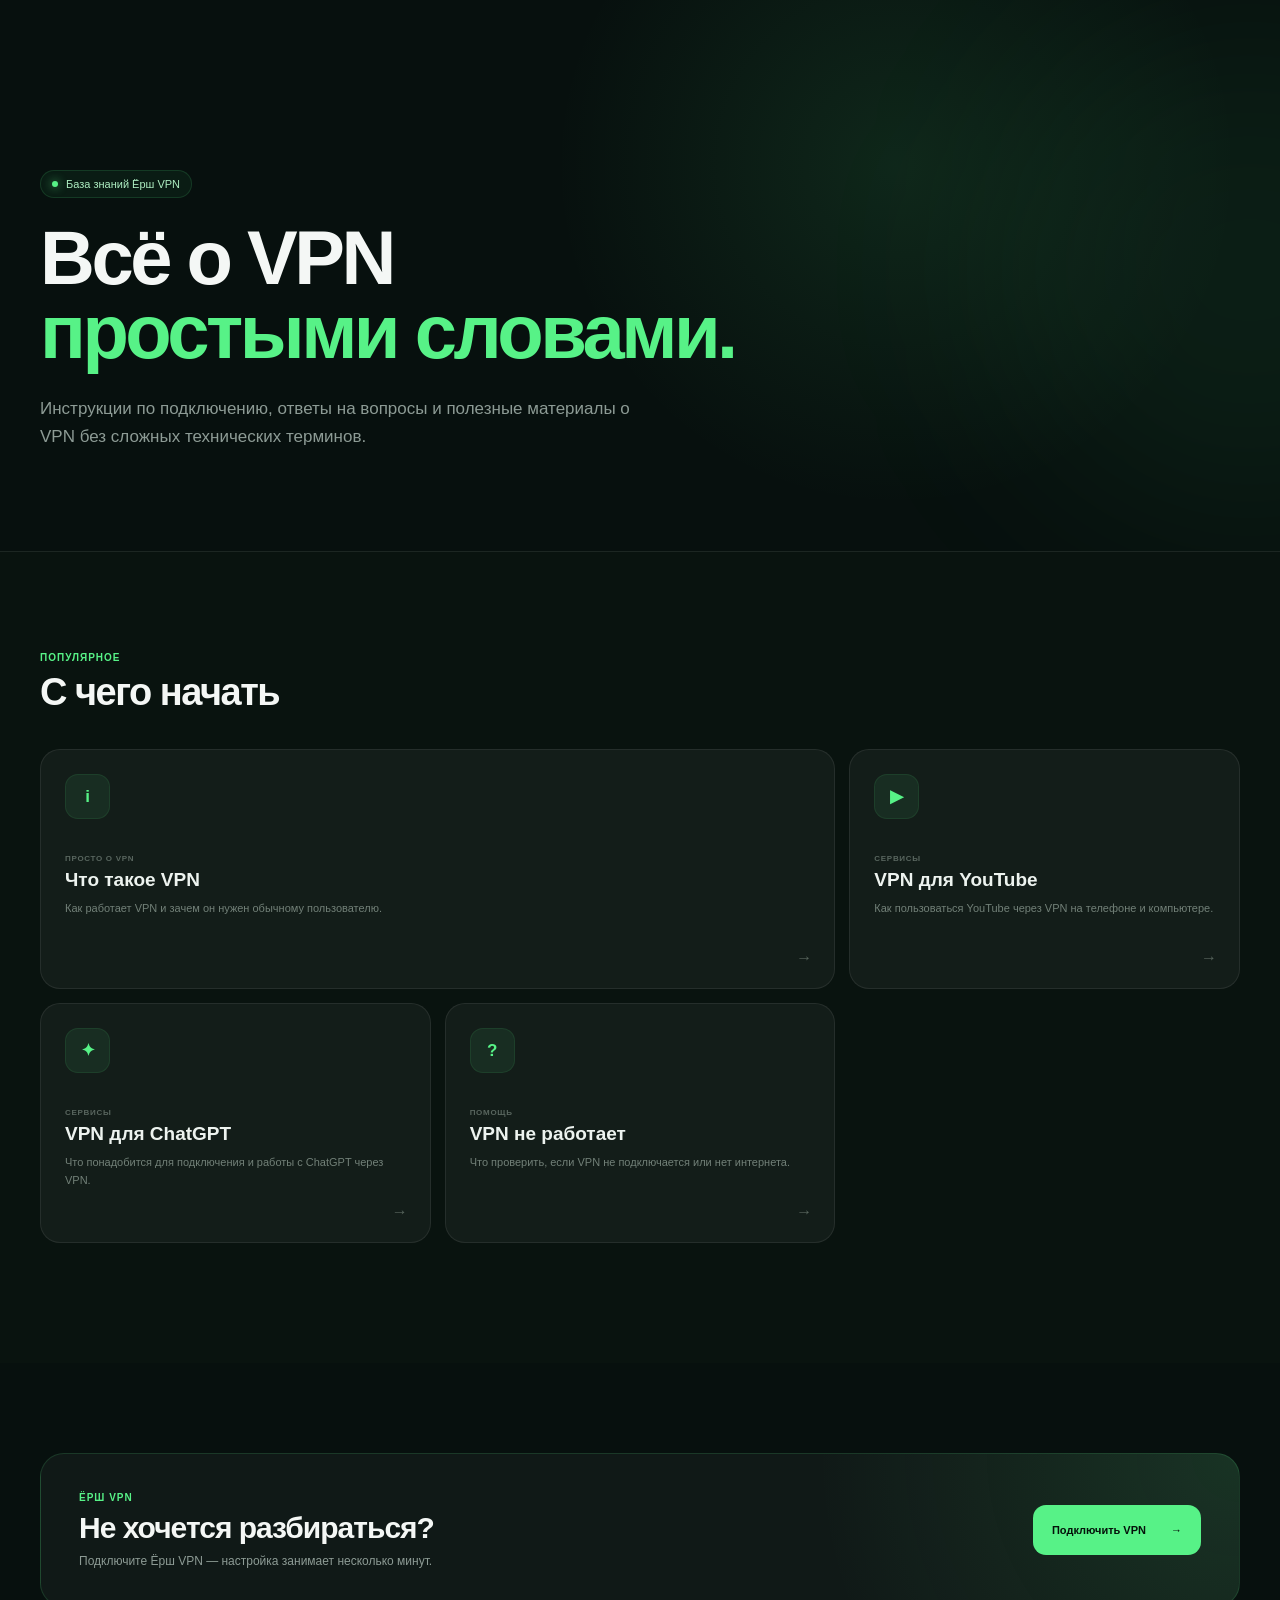
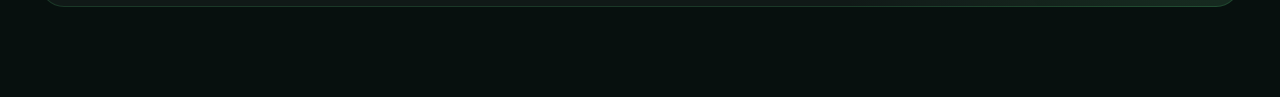
==== commit 61000496: "Добавили новые сео страницы и ситимап" ====
--- a/Guides/Index.html
+++ b/Guides/Index.html
@@ -3,32 +3,114 @@
 <head>
     <meta charset="UTF-8">
     <meta name="viewport" content="width=device-width, initial-scale=1.0">
+    <meta name="theme-color" content="#0b1220">
 
     <title>Полезное о VPN — инструкции и ответы | Ёрш VPN</title>
-
     <meta name="description"
-          content="Инструкции по VPN: как скачать, установить и подключить VPN на Android, iPhone и компьютере. Ответы на популярные вопросы от Ёрш VPN.">
-
-    <link rel="canonical" href="https://yorshvpn.ru/guides">
+          content="Простые инструкции по VPN для Android, iPhone и компьютера: установка, подключение и решение частых проблем. Ответы на вопросы от Ёрш VPN.">
+
+    <link rel="canonical" href="https://yorshvpn.ru/guides/">
+
+    <!-- Open Graph -->
+    <meta property="og:type" content="website">
+    <meta property="og:locale" content="ru_RU">
+    <meta property="og:site_name" content="Ёрш VPN">
+    <meta property="og:title" content="Полезное о VPN — инструкции и ответы | Ёрш VPN">
+    <meta property="og:description"
+          content="Простые инструкции по VPN для Android, iPhone и компьютера: установка, подключение и решение частых проблем.">
+    <meta property="og:url" content="https://yorshvpn.ru/guides/">
+    <!-- Добавь OG-изображение после подготовки файла 1200×630:
+    <meta property="og:image" content="https://yorshvpn.ru/images/guides-og.jpg">
+    <meta property="og:image:width" content="1200">
+    <meta property="og:image:height" content="630">
+    -->
+
+    <meta name="twitter:card" content="summary">
+    <meta name="twitter:title" content="Полезное о VPN — инструкции и ответы | Ёрш VPN">
+    <meta name="twitter:description"
+          content="Простые инструкции по VPN для Android, iPhone и компьютера.">
 
     <link rel="stylesheet" href="/css/landing.css">
     <link rel="stylesheet" href="/css/guides.css">
+
+    <!-- Структурированные данные каталога статей -->
+    <script type="application/ld+json">
+    {
+      "@context": "https://schema.org",
+      "@type": "CollectionPage",
+      "@id": "https://yorshvpn.ru/guides/#collection",
+      "url": "https://yorshvpn.ru/guides/",
+      "name": "Полезное о VPN — инструкции и ответы | Ёрш VPN",
+      "description": "Простые инструкции по VPN для Android, iPhone и компьютера: установка, подключение и решение частых проблем.",
+      "inLanguage": "ru-RU",
+      "mainEntity": {
+        "@type": "ItemList",
+        "itemListOrder": "https://schema.org/ItemListOrderAscending",
+        "numberOfItems": 8,
+        "itemListElement": [
+          {
+            "@type": "ListItem",
+            "position": 1,
+            "name": "Что такое VPN",
+            "url": "https://yorshvpn.ru/guides/chto-takoe-vpn/"
+          },
+          
+          {
+            "@type": "ListItem",
+            "position": 3,
+            "name": "VPN для Android",
+            "url": "https://yorshvpn.ru/guides/vpn-dlya-android/"
+          },
+          {
+            "@type": "ListItem",
+            "position": 4,
+            "name": "VPN для iPhone",
+            "url": "https://yorshvpn.ru/guides/vpn-dlya-iphone/"
+          },
+          {
+            "@type": "ListItem",
+            "position": 5,
+            "name": "VPN для YouTube",
+            "url": "https://yorshvpn.ru/guides/vpn-dlya-youtube/"
+          },
+          {
+            "@type": "ListItem",
+            "position": 6,
+            "name": "VPN для ChatGPT",
+            "url": "https://yorshvpn.ru/guides/vpn-dlya-chatgpt/"
+          },
+          {
+            "@type": "ListItem",
+            "position": 7,
+            "name": "Как подключить VPN",
+            "url": "https://yorshvpn.ru/guides/kak-podklyuchit-vpn/"
+          },
+          {
+            "@type": "ListItem",
+            "position": 8,
+            "name": "VPN не работает",
+            "url": "https://yorshvpn.ru/guides/vpn-ne-rabotaet/"
+          }
+        ]
+      }
+    }
+    </script>
 </head>
 <body>
 
 <main class="guides-page">
 
     <!-- HERO -->
-    <section class="guides-hero">
+    <section class="guides-hero" aria-labelledby="guides-title">
         <div class="landing-container">
             <div class="guides-hero-content">
 
                 <span class="guides-label">
-                    <span></span>
+                    <span aria-hidden="true"></span>
                     База знаний Ёрш VPN
                 </span>
 
-                <h1>
+                <h1 id="guides-title">
                     Всё о VPN
                     <span>простыми словами.</span>
                 </h1>
@@ -43,9 +125,8 @@
         </div>
     </section>
 
-
     <!-- ARTICLES -->
-    <section class="guides-section">
+    <section class="guides-section" aria-labelledby="guides-list-title">
         <div class="landing-container">
 
             <div class="guides-section-header">
@@ -53,84 +134,45 @@
                     Популярное
                 </span>
 
-                <h2>
+                <h2 id="guides-list-title">
                     С чего начать
                 </h2>
             </div>
 
             <div class="guides-grid">
 
+                <!-- WHAT IS VPN: первая статья -->
+                <a href="/guides/chto-takoe-vpn/"
+                   class="guide-card guide-card-large">
+
+                    <div class="guide-icon" aria-hidden="true">i</div>
+
+                    <div class="guide-card-content">
+                        <span class="guide-category">
+                            Просто о VPN
+                        </span>
+
+                        <h3>Что такое VPN</h3>
+
+                        <p>
+                            Как работает VPN и зачем
+                            он нужен обычному пользователю.
+                        </p>
+                    </div>
+
+                    <span class="guide-arrow" aria-hidden="true">→</span>
+                </a>
+
                 <!-- DOWNLOAD -->
-                <a href="/guides/skachat-vpn"
-                   class="guide-card guide-card-large">
-
-                    <div class="guide-icon">↓</div>
-
-                    <div class="guide-card-content">
-                        <span class="guide-category">
-                            Начало работы
-                        </span>
-
-                        <h3>Как скачать VPN</h3>
-
-                        <p>
-                            Где скачать VPN, какое приложение
-                            установить и как начать пользоваться
-                            сервисом.
-                        </p>
-                    </div>
-
-                    <span class="guide-arrow">→</span>
-                </a>
-
 
                 <!-- ANDROID -->
-                <a href="/guides/vpn-dlya-android"
+                <!-- IPHONE -->
+                
+                <!-- YOUTUBE -->
+                <a href="/guides/vpn-dlya-youtube/"
                    class="guide-card">
 
-                    <div class="guide-icon">A</div>
-
-                    <div class="guide-card-content">
-                        <span class="guide-category">Android</span>
-
-                        <h3>VPN для Android</h3>
-
-                        <p>
-                            Установка и подключение VPN
-                            на смартфонах Android.
-                        </p>
-                    </div>
-
-                    <span class="guide-arrow">→</span>
-                </a>
-
-
-                <!-- IPHONE -->
-                <a href="/guides/vpn-dlya-iphone"
-                   class="guide-card">
-
-                    <div class="guide-icon"></div>
-
-                    <div class="guide-card-content">
-                        <span class="guide-category">iPhone</span>
-
-                        <h3>VPN для iPhone</h3>
-
-                        <p>
-                            Как установить и настроить VPN
-                            на iPhone и iPad.
-                        </p>
-                    </div>
-
-                    <span class="guide-arrow">→</span>
-                </a>
-
-
-                <!-- YOUTUBE -->
-                <a href="/guides/vpn-dlya-youtube"
-                   class="guide-card">
-
-                    <div class="guide-icon">▶</div>
+                    <div class="guide-icon" aria-hidden="true">▶</div>
 
                     <div class="guide-card-content">
                         <span class="guide-category">Сервисы</span>
@@ -143,15 +185,14 @@
                         </p>
                     </div>
 
-                    <span class="guide-arrow">→</span>
-                </a>
-
+                    <span class="guide-arrow" aria-hidden="true">→</span>
+                </a>
 
                 <!-- CHATGPT -->
-                <a href="/guides/vpn-dlya-chatgpt"
+                <a href="/guides/vpn-dlya-chatgpt/"
                    class="guide-card">
 
-                    <div class="guide-icon">✦</div>
+                    <div class="guide-icon" aria-hidden="true">✦</div>
 
                     <div class="guide-card-content">
                         <span class="guide-category">Сервисы</span>
@@ -164,36 +205,16 @@
                         </p>
                     </div>
 
-                    <span class="guide-arrow">→</span>
-                </a>
-
+                    <span class="guide-arrow" aria-hidden="true">→</span>
+                </a>
 
                 <!-- CONNECT -->
-                <a href="/guides/kak-podklyuchit-vpn"
-                   class="guide-card guide-card-large">
-
-                    <div class="guide-icon">⚡</div>
-
-                    <div class="guide-card-content">
-                        <span class="guide-category">Инструкция</span>
-
-                        <h3>Как подключить VPN</h3>
-
-                        <p>
-                            Пошаговая инструкция от установки
-                            приложения до первого подключения.
-                        </p>
-                    </div>
-
-                    <span class="guide-arrow">→</span>
-                </a>
-
-
+               
                 <!-- PROBLEMS -->
-                <a href="/guides/vpn-ne-rabotaet"
+                <a href="/guides/vpn-ne-rabotaet/"
                    class="guide-card">
 
-                    <div class="guide-icon">?</div>
+                    <div class="guide-icon" aria-hidden="true">?</div>
 
                     <div class="guide-card-content">
                         <span class="guide-category">Помощь</span>
@@ -206,37 +227,15 @@
                         </p>
                     </div>
 
-                    <span class="guide-arrow">→</span>
-                </a>
-
-
-                <!-- WHAT IS VPN -->
-                <a href="/guides/chto-takoe-vpn"
-                   class="guide-card">
-
-                    <div class="guide-icon">i</div>
-
-                    <div class="guide-card-content">
-                        <span class="guide-category">Просто о VPN</span>
-
-                        <h3>Что такое VPN</h3>
-
-                        <p>
-                            Как работает VPN и зачем
-                            он нужен обычному пользователю.
-                        </p>
-                    </div>
-
-                    <span class="guide-arrow">→</span>
+                    <span class="guide-arrow" aria-hidden="true">→</span>
                 </a>
 
             </div>
         </div>
     </section>
 
-
     <!-- CTA -->
-    <section class="guides-cta">
+    <section class="guides-cta" aria-labelledby="guides-cta-title">
         <div class="landing-container">
 
             <div class="guides-cta-card">
@@ -246,7 +245,7 @@
                         Ёрш VPN
                     </span>
 
-                    <h2>Не хочется разбираться?</h2>
+                    <h2 id="guides-cta-title">Не хочется разбираться?</h2>
 
                     <p>
                         Подключите Ёрш VPN —
@@ -259,7 +258,7 @@
 
                     Подключить VPN
 
-                    <span>→</span>
+                    <span aria-hidden="true">→</span>
                 </a>
 
             </div>
@@ -269,4 +268,4 @@
 </main>
 
 </body>
-</html>+</html>
